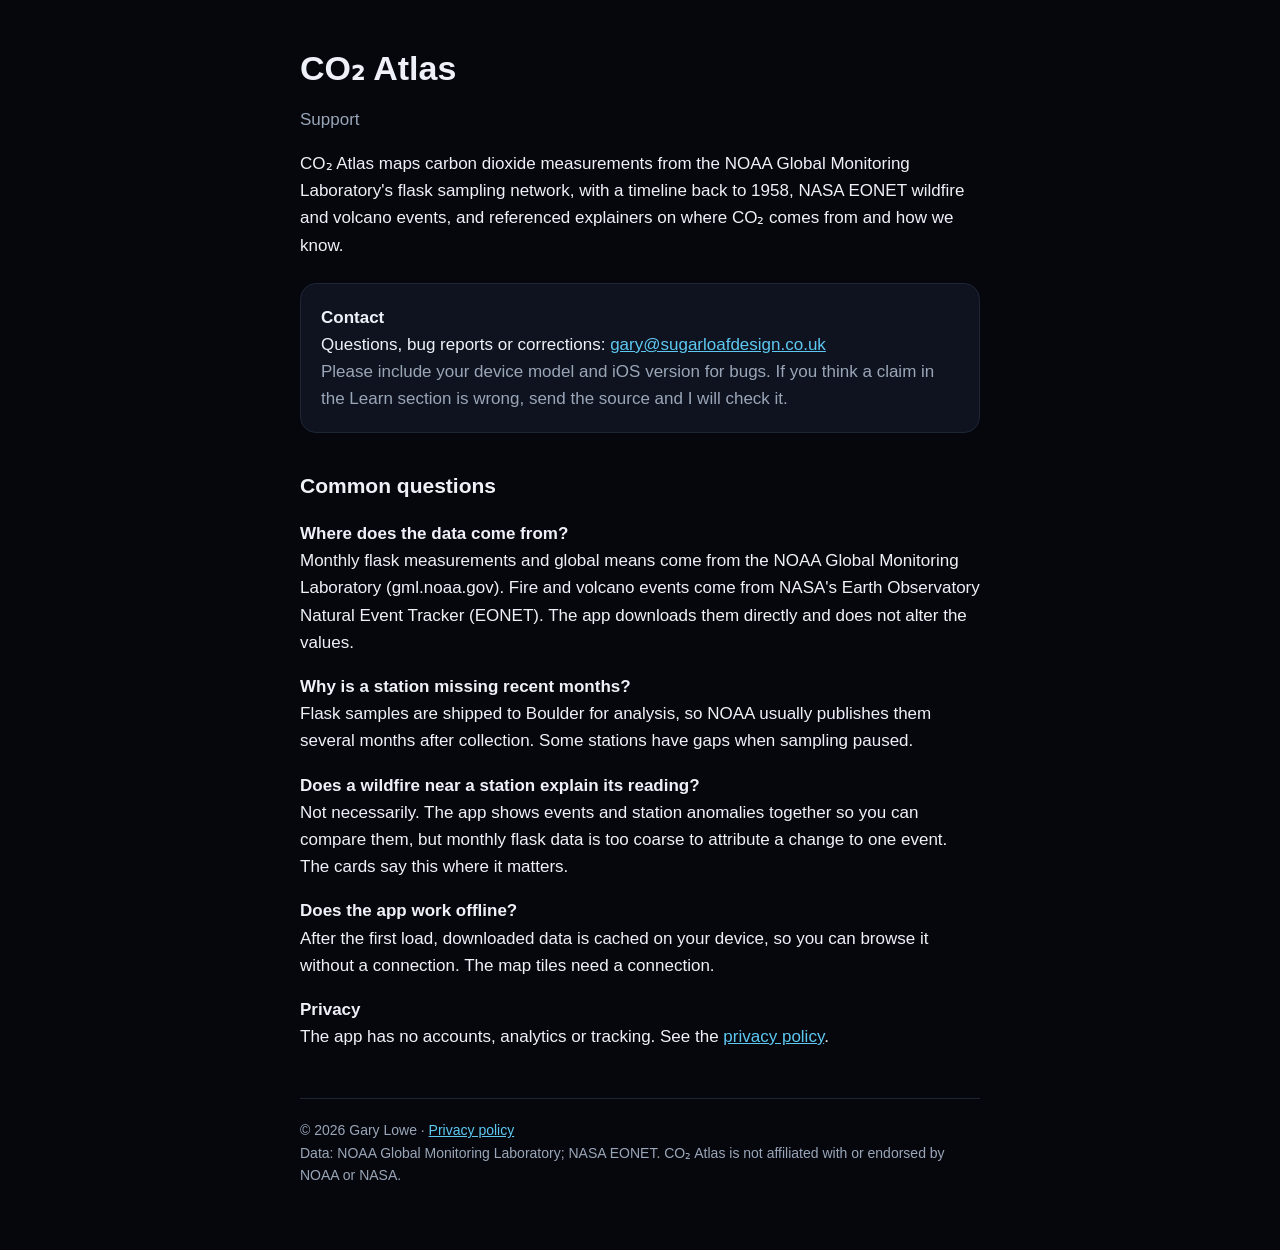
==== index.html @ 08dc384f "Add CO₂ Atlas support and privacy pages Co-Authored-By: Claude Opus 5.5 <noreply@anthropic.com>" ====
<!doctype html>
<html lang="en-GB">
<head>
<meta charset="utf-8">
<meta name="viewport" content="width=device-width, initial-scale=1">
<title>CO₂ Atlas – Support</title>
<meta name="description" content="Support for CO₂ Atlas, an iPhone and iPad app that maps NOAA atmospheric CO₂ measurements.">
<link rel="stylesheet" href="style.css">
</head>
<body>
<main>
<h1>CO₂ Atlas</h1>
<p class="dim">Support</p>

<p>CO₂ Atlas maps carbon dioxide measurements from the NOAA Global Monitoring Laboratory's flask sampling network, with a timeline back to 1958, NASA EONET wildfire and volcano events, and referenced explainers on where CO₂ comes from and how we know.</p>

<div class="card">
<strong>Contact</strong><br>
Questions, bug reports or corrections: <a href="mailto:gary@sugarloafdesign.co.uk?subject=CO%E2%82%82%20Atlas">gary@sugarloafdesign.co.uk</a><br>
<span class="dim">Please include your device model and iOS version for bugs. If you think a claim in the Learn section is wrong, send the source and I will check it.</span>
</div>

<h2>Common questions</h2>

<p><strong>Where does the data come from?</strong><br>
Monthly flask measurements and global means come from the NOAA Global Monitoring Laboratory (gml.noaa.gov). Fire and volcano events come from NASA's Earth Observatory Natural Event Tracker (EONET). The app downloads them directly and does not alter the values.</p>

<p><strong>Why is a station missing recent months?</strong><br>
Flask samples are shipped to Boulder for analysis, so NOAA usually publishes them several months after collection. Some stations have gaps when sampling paused.</p>

<p><strong>Does a wildfire near a station explain its reading?</strong><br>
Not necessarily. The app shows events and station anomalies together so you can compare them, but monthly flask data is too coarse to attribute a change to one event. The cards say this where it matters.</p>

<p><strong>Does the app work offline?</strong><br>
After the first load, downloaded data is cached on your device, so you can browse it without a connection. The map tiles need a connection.</p>

<p><strong>Privacy</strong><br>
The app has no accounts, analytics or tracking. See the <a href="privacy.html">privacy policy</a>.</p>

<footer>
© 2026 Gary Lowe · <a href="privacy.html">Privacy policy</a><br>
Data: NOAA Global Monitoring Laboratory; NASA EONET. CO₂ Atlas is not affiliated with or endorsed by NOAA or NASA.
</footer>
</main>
</body>
</html>
---- style.css ----
:root { --bg:#05070D; --surface:#0E131F; --text:#EEF2F8; --dim:#9AA6B8; --accent:#5EC8F2; --line:#1E2635; }
* { box-sizing:border-box; }
body { margin:0; background:var(--bg); color:var(--text); font:17px/1.6 -apple-system, BlinkMacSystemFont, "Segoe UI", Roboto, sans-serif; }
main { max-width:720px; margin:0 auto; padding:48px 20px 64px; }
h1 { font-size:34px; line-height:1.2; margin:0 0 8px; }
h2 { font-size:21px; margin:36px 0 8px; }
p, li { color:var(--text); }
.dim { color:var(--dim); }
a { color:var(--accent); }
.card { background:var(--surface); border:1px solid var(--line); border-radius:16px; padding:20px; margin:24px 0; }
footer { margin-top:48px; padding-top:20px; border-top:1px solid var(--line); color:var(--dim); font-size:14px; }
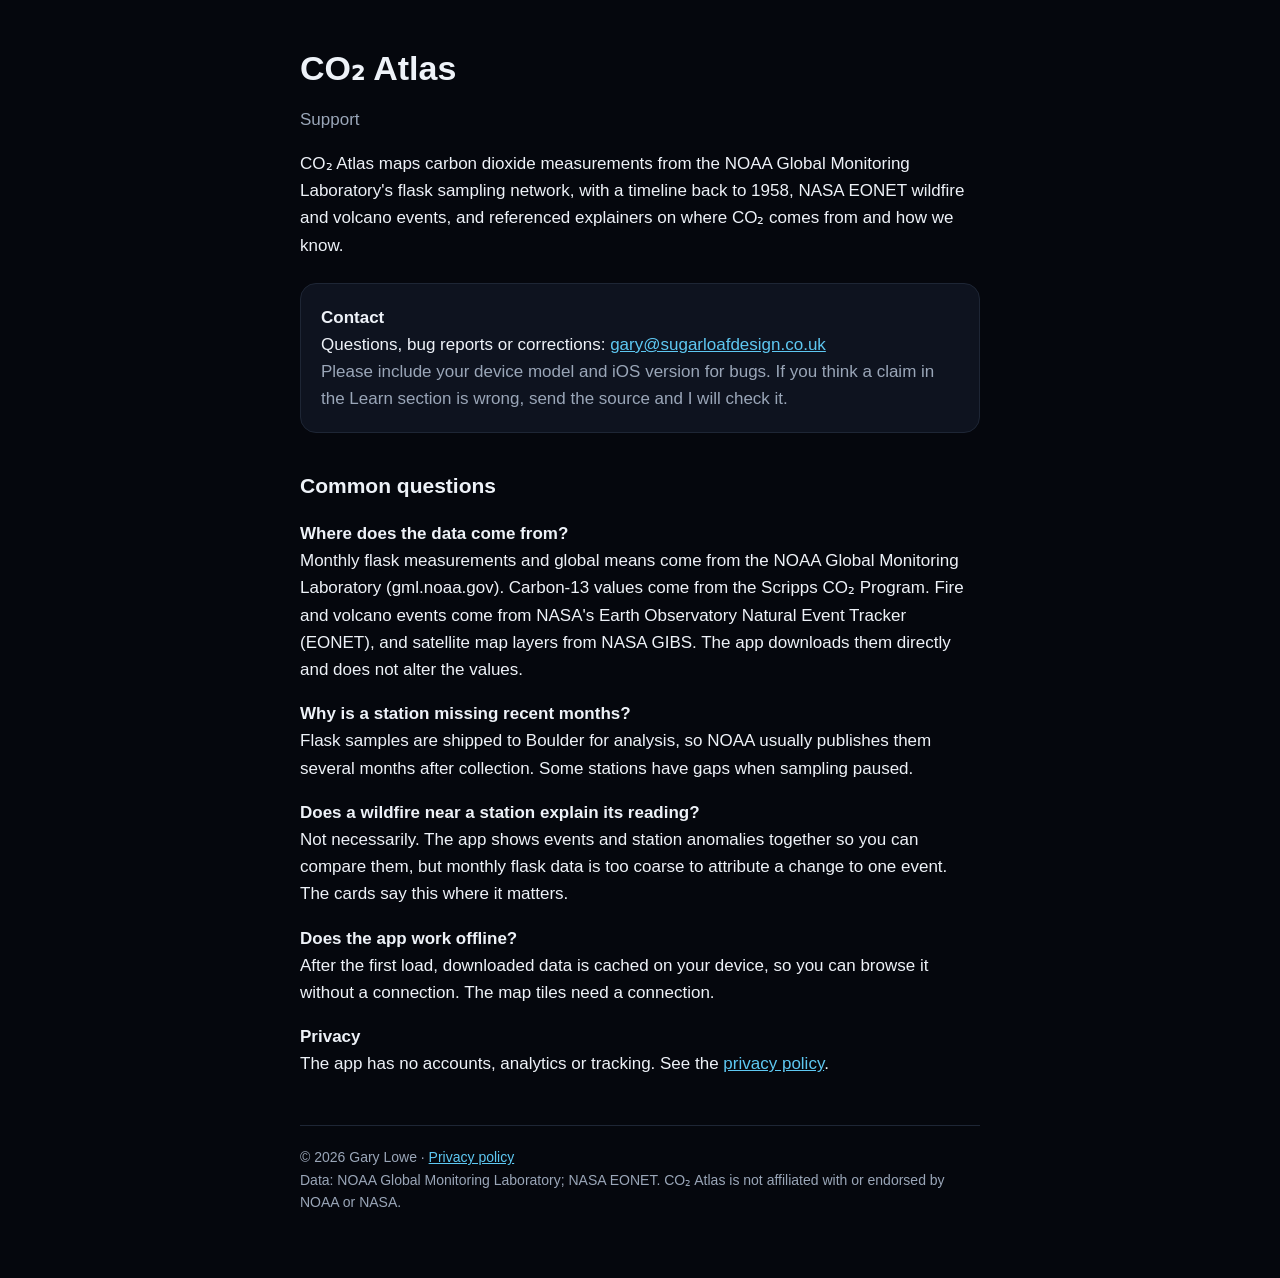
==== commit dc1d4cc8: "List NASA GIBS and Scripps as data sources The app now also requests satellite map layers from NASA " ====
--- a/index.html
+++ b/index.html
@@ -23,7 +23,7 @@
 <h2>Common questions</h2>
 
 <p><strong>Where does the data come from?</strong><br>
-Monthly flask measurements and global means come from the NOAA Global Monitoring Laboratory (gml.noaa.gov). Fire and volcano events come from NASA's Earth Observatory Natural Event Tracker (EONET). The app downloads them directly and does not alter the values.</p>
+Monthly flask measurements and global means come from the NOAA Global Monitoring Laboratory (gml.noaa.gov). Carbon-13 values come from the Scripps CO₂ Program. Fire and volcano events come from NASA's Earth Observatory Natural Event Tracker (EONET), and satellite map layers from NASA GIBS. The app downloads them directly and does not alter the values.</p>
 
 <p><strong>Why is a station missing recent months?</strong><br>
 Flask samples are shipped to Boulder for analysis, so NOAA usually publishes them several months after collection. Some stations have gaps when sampling paused.</p>
